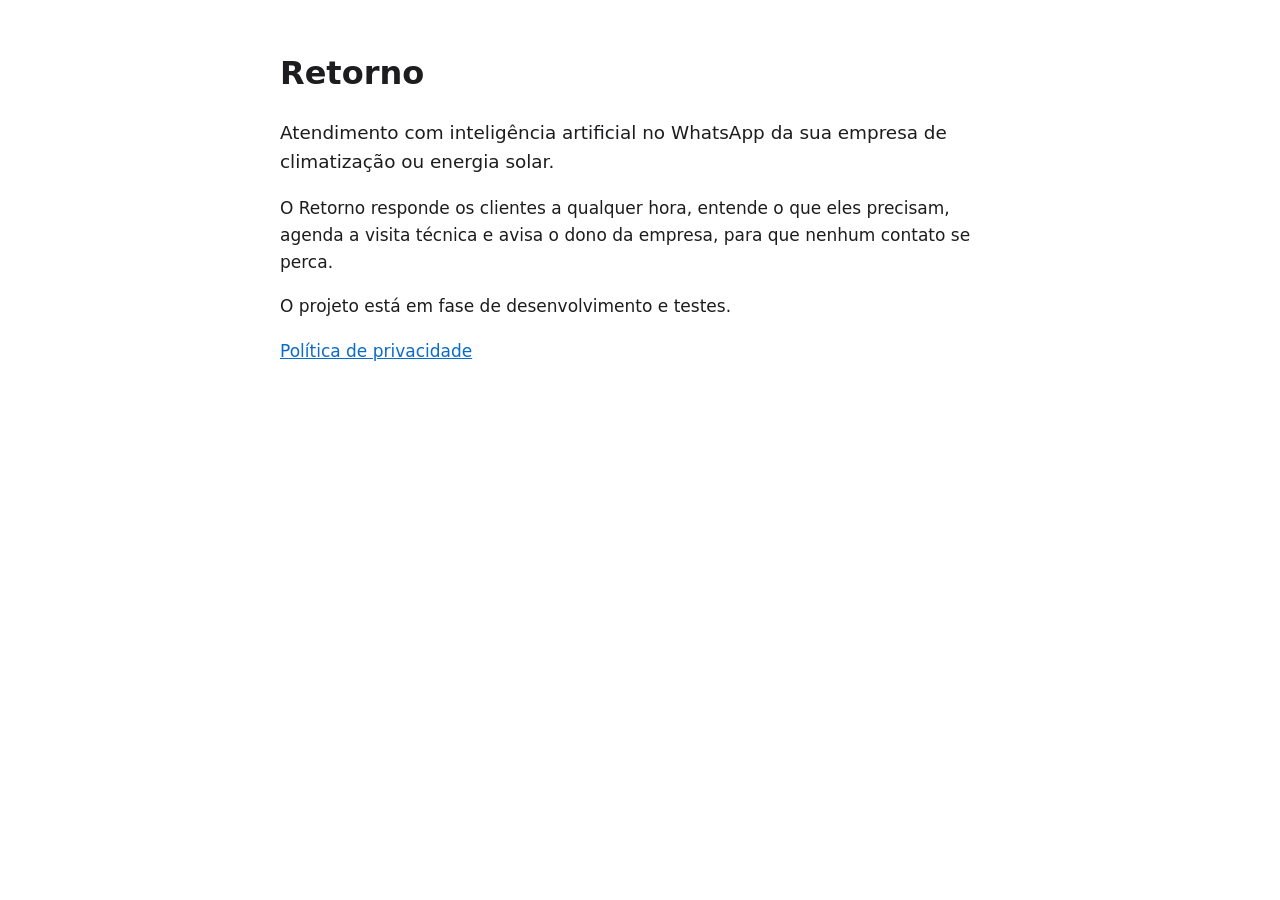
==== index.html @ 7276a3c7 "site: página inicial e política de privacidade Co-Authored-By: Claude Opus 5.5 <noreply@anthropic.co" ====
<!doctype html>
<html lang="pt-BR">
<head>
  <meta charset="utf-8">
  <meta name="viewport" content="width=device-width, initial-scale=1">
  <title>Retorno</title>
  <meta name="description" content="Atendimento com IA no WhatsApp para empresas de climatização e energia solar.">
  <link rel="stylesheet" href="estilo.css">
</head>
<body>
  <main>
    <h1>Retorno</h1>
    <p class="destaque">Atendimento com inteligência artificial no WhatsApp da sua empresa de climatização ou energia solar.</p>
    <p>O Retorno responde os clientes a qualquer hora, entende o que eles precisam, agenda a visita técnica e avisa o dono da empresa, para que nenhum contato se perca.</p>
    <p>O projeto está em fase de desenvolvimento e testes.</p>
    <p><a href="privacidade.html">Política de privacidade</a></p>
  </main>
</body>
</html>
---- estilo.css ----
:root {
  --texto: #1d1d1f;
  --suave: #55555a;
  --fundo: #ffffff;
  --link: #0b6bcb;
}
@media (prefers-color-scheme: dark) {
  :root {
    --texto: #ececef;
    --suave: #a3a3ab;
    --fundo: #141416;
    --link: #6fb1ff;
  }
}
body {
  margin: 0;
  background: var(--fundo);
  color: var(--texto);
  font: 17px/1.6 system-ui, -apple-system, "Segoe UI", Roboto, sans-serif;
}
main {
  max-width: 720px;
  margin: 0 auto;
  padding: 48px 16px 64px;
}
h1 { font-size: 2rem; margin: 0 0 8px; }
h2 { font-size: 1.15rem; margin: 32px 0 8px; }
.destaque { font-size: 1.15rem; }
.suave { color: var(--suave); font-size: 0.95rem; }
a { color: var(--link); }
ul { padding-left: 20px; }
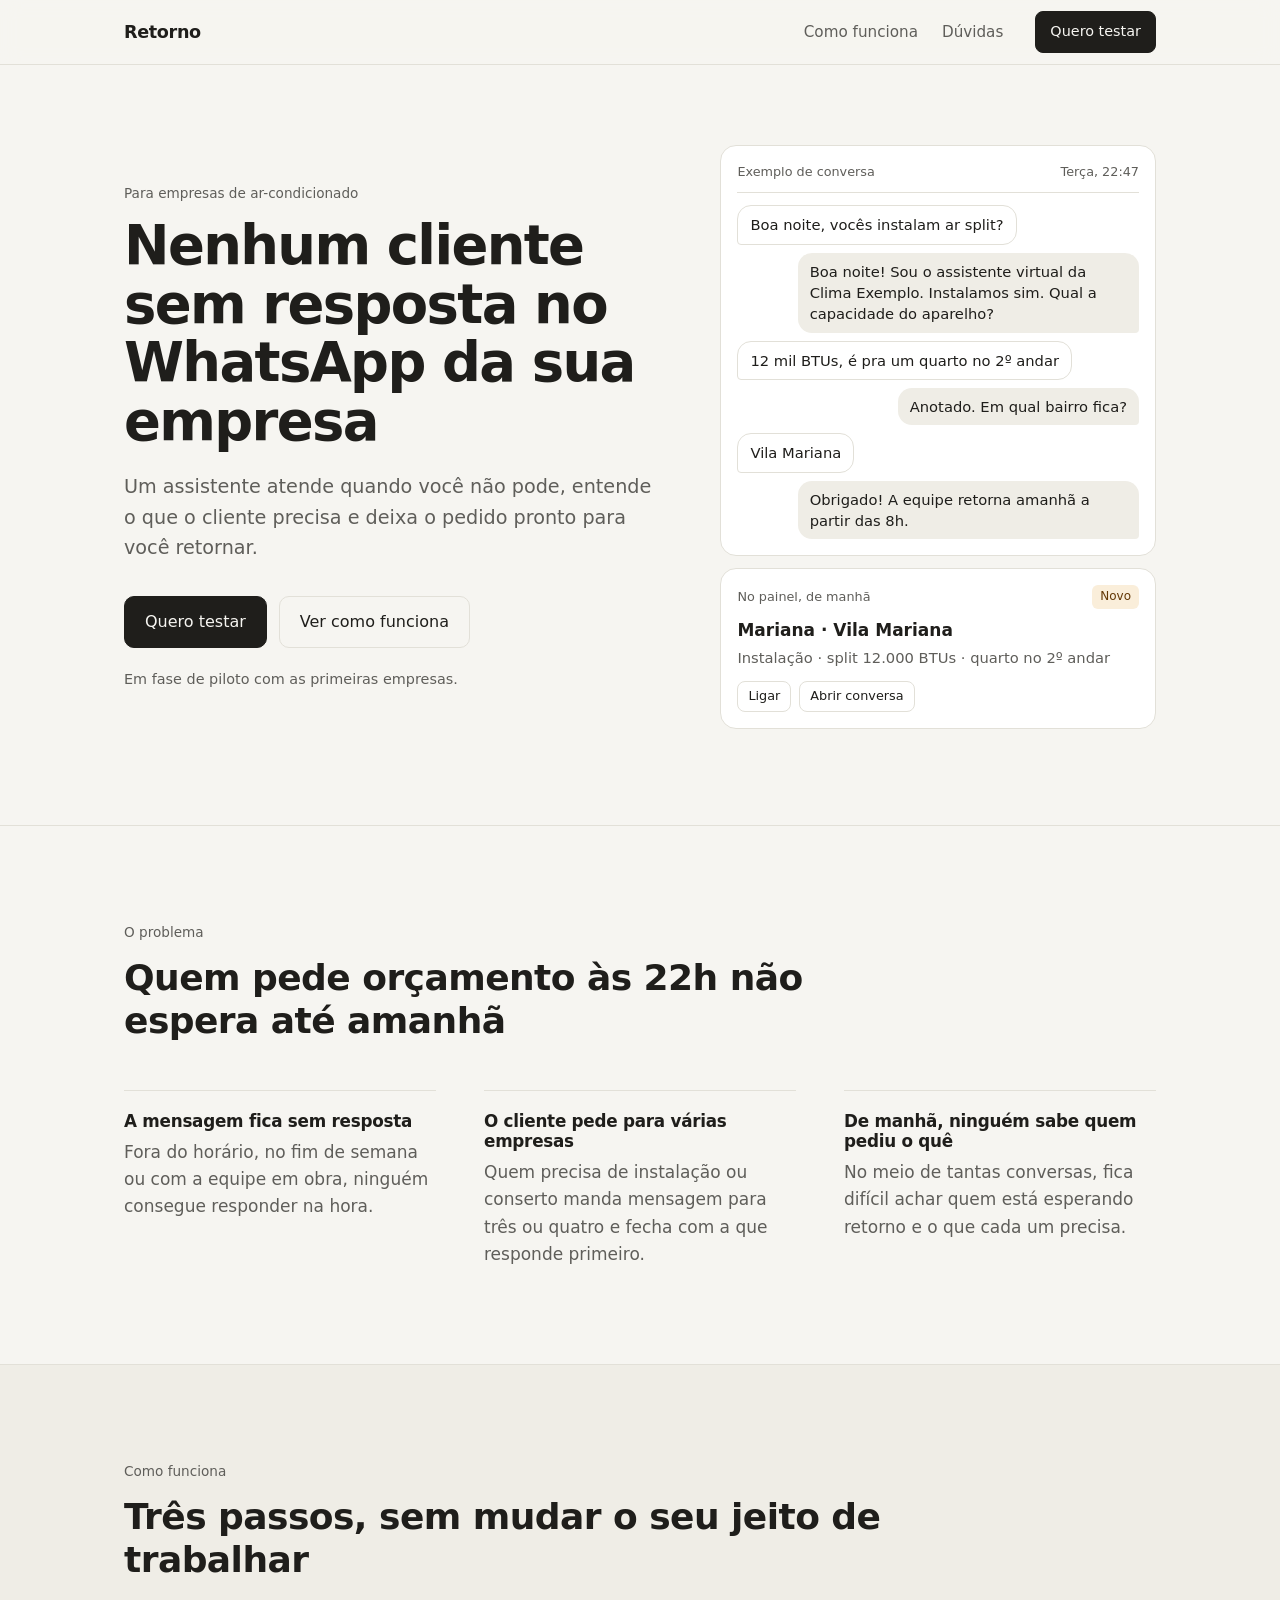
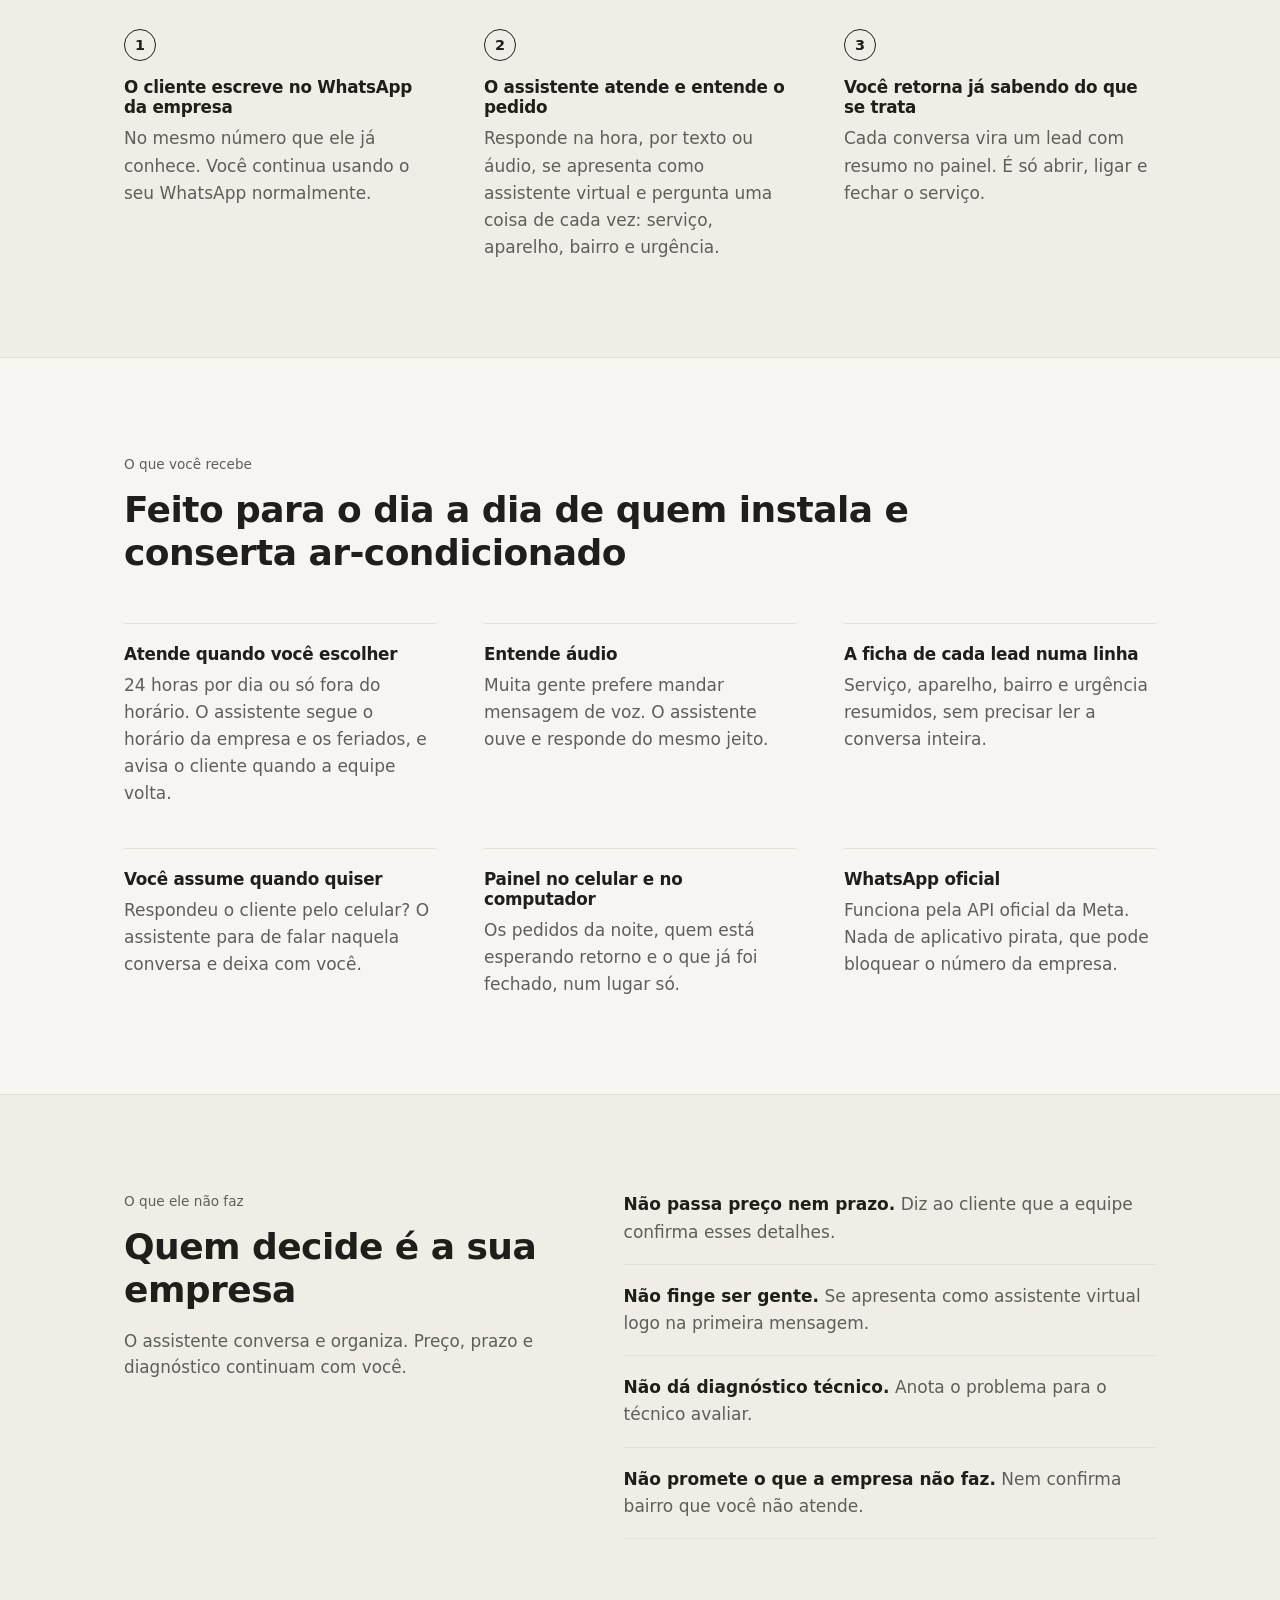
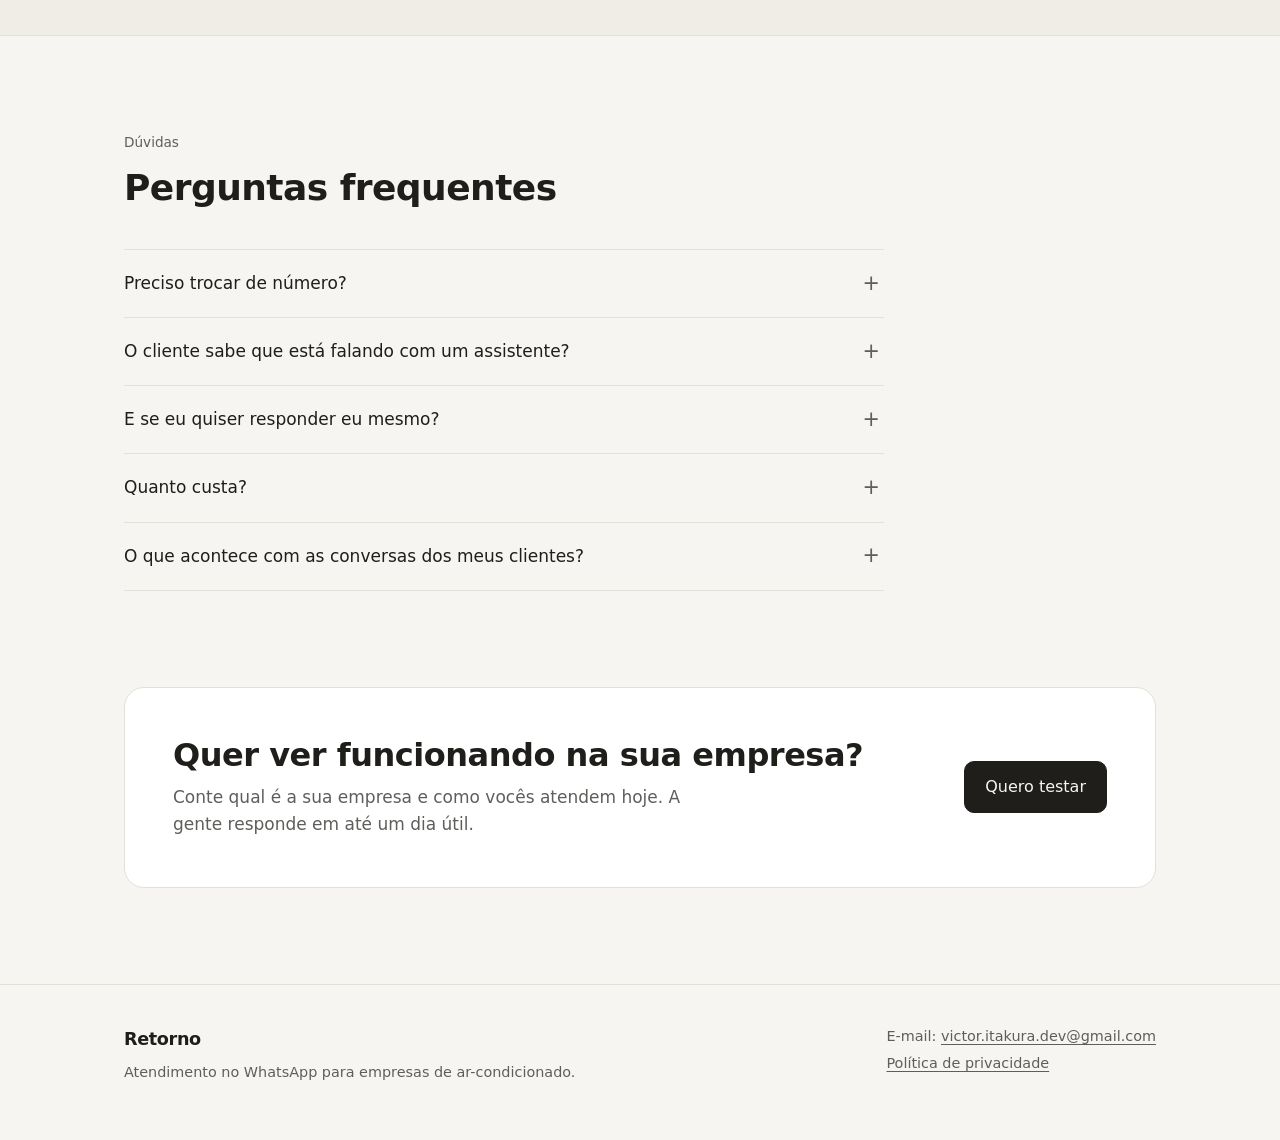
==== commit 519649bc: "site: página inicial como landing page para empresas de ar-condicionado Capa com exemplo de conversa" ====
--- a/index.html
+++ b/index.html
@@ -3,17 +3,216 @@
 <head>
   <meta charset="utf-8">
   <meta name="viewport" content="width=device-width, initial-scale=1">
-  <title>Retorno</title>
-  <meta name="description" content="Atendimento com IA no WhatsApp para empresas de climatização e energia solar.">
+  <title>Retorno · Atendimento no WhatsApp para empresas de ar-condicionado</title>
+  <meta name="description" content="Um assistente atende o WhatsApp da sua empresa de ar-condicionado quando você não pode, entende o pedido e deixa o lead pronto para você retornar.">
+  <meta property="og:title" content="Retorno">
+  <meta property="og:description" content="Nenhum cliente sem resposta no WhatsApp da sua empresa de ar-condicionado.">
+  <meta property="og:type" content="website">
+  <link rel="icon" href="data:image/svg+xml,%3Csvg xmlns='http://www.w3.org/2000/svg' viewBox='0 0 32 32'%3E%3Crect width='32' height='32' rx='7' fill='%231f1e1b'/%3E%3Ctext x='16' y='22.5' font-family='system-ui,sans-serif' font-size='18' font-weight='600' fill='%23f6f5f1' text-anchor='middle'%3ER%3C/text%3E%3C/svg%3E">
   <link rel="stylesheet" href="estilo.css">
 </head>
 <body>
+  <header class="topo">
+    <div class="caixa topo__linha">
+      <a class="marca" href="./">Retorno</a>
+      <nav class="topo__nav" aria-label="Seções">
+        <a href="#como-funciona">Como funciona</a>
+        <a href="#duvidas">Dúvidas</a>
+      </nav>
+      <a class="botao botao--pequeno" href="#contato">Quero testar</a>
+    </div>
+  </header>
+
   <main>
-    <h1>Retorno</h1>
-    <p class="destaque">Atendimento com inteligência artificial no WhatsApp da sua empresa de climatização ou energia solar.</p>
-    <p>O Retorno responde os clientes a qualquer hora, entende o que eles precisam, agenda a visita técnica e avisa o dono da empresa, para que nenhum contato se perca.</p>
-    <p>O projeto está em fase de desenvolvimento e testes.</p>
-    <p><a href="privacidade.html">Política de privacidade</a></p>
+    <section class="capa">
+      <div class="caixa capa__grade">
+        <div class="capa__texto">
+          <p class="rotulo">Para empresas de ar-condicionado</p>
+          <h1>Nenhum cliente sem resposta no WhatsApp da sua empresa</h1>
+          <p class="capa__sub">Um assistente atende quando você não pode, entende o que o cliente precisa e deixa o pedido pronto para você retornar.</p>
+          <div class="capa__acoes">
+            <a class="botao" href="#contato">Quero testar</a>
+            <a class="botao botao--linha" href="#como-funciona">Ver como funciona</a>
+          </div>
+          <p class="capa__nota">Em fase de piloto com as primeiras empresas.</p>
+        </div>
+
+        <figure class="demo" aria-label="Exemplo de conversa e do lead que ela gera">
+          <div class="chat">
+            <div class="chat__topo">
+              <span>Exemplo de conversa</span>
+              <span>Terça, 22:47</span>
+            </div>
+            <p class="balao balao--cliente">Boa noite, vocês instalam ar split?</p>
+            <p class="balao balao--empresa">Boa noite! Sou o assistente virtual da Clima Exemplo. Instalamos sim. Qual a capacidade do aparelho?</p>
+            <p class="balao balao--cliente">12 mil BTUs, é pra um quarto no 2º andar</p>
+            <p class="balao balao--empresa">Anotado. Em qual bairro fica?</p>
+            <p class="balao balao--cliente">Vila Mariana</p>
+            <p class="balao balao--empresa">Obrigado! A equipe retorna amanhã a partir das 8h.</p>
+          </div>
+          <div class="lead">
+            <div class="lead__topo">
+              <span class="lead__titulo">No painel, de manhã</span>
+              <span class="etiqueta">Novo</span>
+            </div>
+            <p class="lead__nome">Mariana · Vila Mariana</p>
+            <p class="lead__ficha">Instalação · split 12.000 BTUs · quarto no 2º andar</p>
+            <div class="lead__acoes">
+              <span class="mini">Ligar</span>
+              <span class="mini">Abrir conversa</span>
+            </div>
+          </div>
+        </figure>
+      </div>
+    </section>
+
+    <section class="secao">
+      <div class="caixa">
+        <p class="rotulo">O problema</p>
+        <h2>Quem pede orçamento às 22h não espera até amanhã</h2>
+        <div class="colunas">
+          <div>
+            <h3>A mensagem fica sem resposta</h3>
+            <p>Fora do horário, no fim de semana ou com a equipe em obra, ninguém consegue responder na hora.</p>
+          </div>
+          <div>
+            <h3>O cliente pede para várias empresas</h3>
+            <p>Quem precisa de instalação ou conserto manda mensagem para três ou quatro e fecha com a que responde primeiro.</p>
+          </div>
+          <div>
+            <h3>De manhã, ninguém sabe quem pediu o quê</h3>
+            <p>No meio de tantas conversas, fica difícil achar quem está esperando retorno e o que cada um precisa.</p>
+          </div>
+        </div>
+      </div>
+    </section>
+
+    <section class="secao secao--fundo" id="como-funciona">
+      <div class="caixa">
+        <p class="rotulo">Como funciona</p>
+        <h2>Três passos, sem mudar o seu jeito de trabalhar</h2>
+        <ol class="passos">
+          <li>
+            <span class="passos__num">1</span>
+            <h3>O cliente escreve no WhatsApp da empresa</h3>
+            <p>No mesmo número que ele já conhece. Você continua usando o seu WhatsApp normalmente.</p>
+          </li>
+          <li>
+            <span class="passos__num">2</span>
+            <h3>O assistente atende e entende o pedido</h3>
+            <p>Responde na hora, por texto ou áudio, se apresenta como assistente virtual e pergunta uma coisa de cada vez: serviço, aparelho, bairro e urgência.</p>
+          </li>
+          <li>
+            <span class="passos__num">3</span>
+            <h3>Você retorna já sabendo do que se trata</h3>
+            <p>Cada conversa vira um lead com resumo no painel. É só abrir, ligar e fechar o serviço.</p>
+          </li>
+        </ol>
+      </div>
+    </section>
+
+    <section class="secao">
+      <div class="caixa">
+        <p class="rotulo">O que você recebe</p>
+        <h2>Feito para o dia a dia de quem instala e conserta ar-condicionado</h2>
+        <div class="recursos">
+          <div>
+            <h3>Atende quando você escolher</h3>
+            <p>24 horas por dia ou só fora do horário. O assistente segue o horário da empresa e os feriados, e avisa o cliente quando a equipe volta.</p>
+          </div>
+          <div>
+            <h3>Entende áudio</h3>
+            <p>Muita gente prefere mandar mensagem de voz. O assistente ouve e responde do mesmo jeito.</p>
+          </div>
+          <div>
+            <h3>A ficha de cada lead numa linha</h3>
+            <p>Serviço, aparelho, bairro e urgência resumidos, sem precisar ler a conversa inteira.</p>
+          </div>
+          <div>
+            <h3>Você assume quando quiser</h3>
+            <p>Respondeu o cliente pelo celular? O assistente para de falar naquela conversa e deixa com você.</p>
+          </div>
+          <div>
+            <h3>Painel no celular e no computador</h3>
+            <p>Os pedidos da noite, quem está esperando retorno e o que já foi fechado, num lugar só.</p>
+          </div>
+          <div>
+            <h3>WhatsApp oficial</h3>
+            <p>Funciona pela API oficial da Meta. Nada de aplicativo pirata, que pode bloquear o número da empresa.</p>
+          </div>
+        </div>
+      </div>
+    </section>
+
+    <section class="secao secao--fundo">
+      <div class="caixa limites">
+        <div>
+          <p class="rotulo">O que ele não faz</p>
+          <h2>Quem decide é a sua empresa</h2>
+          <p class="limites__intro">O assistente conversa e organiza. Preço, prazo e diagnóstico continuam com você.</p>
+        </div>
+        <ul class="limites__lista">
+          <li><strong>Não passa preço nem prazo.</strong> Diz ao cliente que a equipe confirma esses detalhes.</li>
+          <li><strong>Não finge ser gente.</strong> Se apresenta como assistente virtual logo na primeira mensagem.</li>
+          <li><strong>Não dá diagnóstico técnico.</strong> Anota o problema para o técnico avaliar.</li>
+          <li><strong>Não promete o que a empresa não faz.</strong> Nem confirma bairro que você não atende.</li>
+        </ul>
+      </div>
+    </section>
+
+    <section class="secao" id="duvidas">
+      <div class="caixa">
+        <p class="rotulo">Dúvidas</p>
+        <h2>Perguntas frequentes</h2>
+        <div class="faq">
+          <details>
+            <summary>Preciso trocar de número?</summary>
+            <p>Não. O assistente funciona no número de WhatsApp Business que a empresa já usa, e você continua respondendo pelo app quando quiser.</p>
+          </details>
+          <details>
+            <summary>O cliente sabe que está falando com um assistente?</summary>
+            <p>Sabe. Na primeira resposta ele se apresenta como o assistente virtual da sua empresa.</p>
+          </details>
+          <details>
+            <summary>E se eu quiser responder eu mesmo?</summary>
+            <p>É só responder pelo WhatsApp. O assistente percebe e fica quieto naquela conversa até ela esfriar.</p>
+          </details>
+          <details>
+            <summary>Quanto custa?</summary>
+            <p>Estamos em fase de piloto com as primeiras empresas. Fale com a gente para saber as condições.</p>
+          </details>
+          <details>
+            <summary>O que acontece com as conversas dos meus clientes?</summary>
+            <p>Elas ficam guardadas só para a sua empresa e são usadas para atender e montar os leads. Não vendemos dados nem usamos para publicidade. Os detalhes estão na <a href="privacidade.html">política de privacidade</a>.</p>
+          </details>
+        </div>
+      </div>
+    </section>
+
+    <section class="secao secao--ultima" id="contato">
+      <div class="caixa">
+        <div class="chamada">
+          <div>
+            <h2>Quer ver funcionando na sua empresa?</h2>
+            <p>Conte qual é a sua empresa e como vocês atendem hoje. A gente responde em até um dia útil.</p>
+          </div>
+          <a class="botao" href="mailto:victor.itakura.dev@gmail.com?subject=Quero%20testar%20o%20Retorno">Quero testar</a>
+        </div>
+      </div>
+    </section>
   </main>
+
+  <footer class="rodape">
+    <div class="caixa rodape__grade">
+      <div>
+        <p class="marca">Retorno</p>
+        <p>Atendimento no WhatsApp para empresas de ar-condicionado.</p>
+      </div>
+      <div>
+        <p>E-mail: <a href="mailto:victor.itakura.dev@gmail.com">victor.itakura.dev@gmail.com</a></p>
+        <p><a href="privacidade.html">Política de privacidade</a></p>
+      </div>
+    </div>
+  </footer>
 </body>
 </html>
--- a/estilo.css
+++ b/estilo.css
@@ -1,31 +1,243 @@
 :root {
-  --texto: #1d1d1f;
-  --suave: #55555a;
-  --fundo: #ffffff;
-  --link: #0b6bcb;
+  --fundo: #f6f5f1;
+  --superficie: #ffffff;
+  --faixa: #efede6;
+  --texto: #1f1e1b;
+  --suave: #5f5e5a;
+  --linha: #e2e0d8;
+  --tinta: #1f1e1b;
+  --tinta-texto: #f6f5f1;
+  --balao-empresa: #efede6;
+  --aviso-fundo: #faeeda;
+  --aviso-texto: #633806;
+  --link: #1f1e1b;
+  color-scheme: light;
 }
 @media (prefers-color-scheme: dark) {
   :root {
-    --texto: #ececef;
-    --suave: #a3a3ab;
-    --fundo: #141416;
-    --link: #6fb1ff;
+    --fundo: #161614;
+    --superficie: #1f1f1c;
+    --faixa: #1b1b19;
+    --texto: #ecebe6;
+    --suave: #a3a29b;
+    --linha: #2f2e2a;
+    --tinta: #ecebe6;
+    --tinta-texto: #161614;
+    --balao-empresa: #2a2925;
+    --aviso-fundo: #412402;
+    --aviso-texto: #fac775;
+    --link: #ecebe6;
+    color-scheme: dark;
   }
 }
+
+* { box-sizing: border-box; }
+html { scroll-behavior: smooth; scroll-padding-top: 72px; }
 body {
   margin: 0;
   background: var(--fundo);
   color: var(--texto);
   font: 17px/1.6 system-ui, -apple-system, "Segoe UI", Roboto, sans-serif;
-}
-main {
-  max-width: 720px;
-  margin: 0 auto;
-  padding: 48px 16px 64px;
-}
-h1 { font-size: 2rem; margin: 0 0 8px; }
-h2 { font-size: 1.15rem; margin: 32px 0 8px; }
-.destaque { font-size: 1.15rem; }
-.suave { color: var(--suave); font-size: 0.95rem; }
-a { color: var(--link); }
-ul { padding-left: 20px; }
+  -webkit-font-smoothing: antialiased;
+}
+h1, h2, h3 { line-height: 1.2; letter-spacing: -0.015em; margin: 0; font-weight: 600; }
+p { margin: 0; }
+a { color: var(--link); text-underline-offset: 3px; }
+a:focus-visible, summary:focus-visible { outline: 2px solid var(--texto); outline-offset: 3px; border-radius: 4px; }
+
+.caixa { max-width: 1080px; margin: 0 auto; padding: 0 24px; }
+
+.rotulo {
+  font-size: 0.85rem;
+  color: var(--suave);
+  margin-bottom: 12px;
+}
+
+.botao {
+  display: inline-block;
+  background: var(--tinta);
+  color: var(--tinta-texto);
+  border: 1px solid var(--tinta);
+  padding: 12px 20px;
+  border-radius: 10px;
+  font-weight: 500;
+  font-size: 1rem;
+  text-decoration: none;
+  white-space: nowrap;
+  transition: opacity 0.15s;
+}
+.botao:hover { opacity: 0.85; }
+.botao--linha { background: transparent; color: var(--texto); border-color: var(--linha); }
+.botao--linha:hover { opacity: 1; border-color: var(--suave); }
+.botao--pequeno { padding: 8px 14px; font-size: 0.9rem; border-radius: 8px; }
+
+/* Topo */
+.topo {
+  position: sticky;
+  top: 0;
+  z-index: 10;
+  background: color-mix(in srgb, var(--fundo) 88%, transparent);
+  backdrop-filter: saturate(1.4) blur(10px);
+  -webkit-backdrop-filter: saturate(1.4) blur(10px);
+  border-bottom: 1px solid var(--linha);
+}
+.topo__linha { display: flex; align-items: center; gap: 32px; height: 64px; }
+.marca { font-weight: 600; font-size: 1.1rem; letter-spacing: -0.02em; color: var(--texto); text-decoration: none; }
+.topo__nav { display: flex; gap: 24px; margin-left: auto; }
+.topo__nav a { color: var(--suave); text-decoration: none; font-size: 0.95rem; }
+.topo__nav a:hover { color: var(--texto); }
+
+/* Capa */
+.capa { padding: 80px 0 96px; }
+.capa__grade { display: grid; grid-template-columns: 1.1fr 0.9fr; gap: 64px; align-items: center; }
+.capa h1 { font-size: clamp(2.1rem, 4.6vw, 3.4rem); letter-spacing: -0.03em; line-height: 1.08; }
+.capa__sub { font-size: 1.2rem; color: var(--suave); margin-top: 20px; max-width: 34em; }
+.capa__acoes { display: flex; flex-wrap: wrap; gap: 12px; margin-top: 32px; }
+.capa__nota { font-size: 0.9rem; color: var(--suave); margin-top: 20px; }
+
+/* Demonstração */
+.demo { margin: 0; display: grid; gap: 12px; }
+.chat, .lead {
+  background: var(--superficie);
+  border: 1px solid var(--linha);
+  border-radius: 16px;
+}
+.chat { padding: 16px; display: flex; flex-direction: column; gap: 8px; }
+.chat__topo {
+  display: flex;
+  justify-content: space-between;
+  font-size: 0.8rem;
+  color: var(--suave);
+  padding-bottom: 10px;
+  margin-bottom: 4px;
+  border-bottom: 1px solid var(--linha);
+}
+.balao {
+  max-width: 85%;
+  padding: 8px 12px;
+  border-radius: 14px;
+  font-size: 0.92rem;
+  line-height: 1.45;
+}
+.balao--cliente { align-self: flex-start; border: 1px solid var(--linha); border-bottom-left-radius: 4px; }
+.balao--empresa { align-self: flex-end; background: var(--balao-empresa); border-bottom-right-radius: 4px; }
+.lead { padding: 16px; }
+.lead__topo { display: flex; justify-content: space-between; align-items: center; margin-bottom: 8px; }
+.lead__titulo { font-size: 0.8rem; color: var(--suave); }
+.etiqueta {
+  font-size: 0.75rem;
+  font-weight: 500;
+  background: var(--aviso-fundo);
+  color: var(--aviso-texto);
+  padding: 2px 8px;
+  border-radius: 6px;
+}
+.lead__nome { font-weight: 600; }
+.lead__ficha { color: var(--suave); font-size: 0.92rem; margin-top: 2px; }
+.lead__acoes { display: flex; gap: 8px; margin-top: 12px; }
+.mini {
+  font-size: 0.8rem;
+  border: 1px solid var(--linha);
+  border-radius: 8px;
+  padding: 4px 10px;
+}
+
+/* Seções */
+.secao { padding: 96px 0; border-top: 1px solid var(--linha); }
+.secao--fundo { background: var(--faixa); }
+.secao--ultima { border-top: 0; padding-top: 0; }
+.secao h2 { font-size: clamp(1.6rem, 3vw, 2.25rem); max-width: 22em; }
+.secao h3 { font-size: 1.05rem; margin-bottom: 8px; }
+.secao h3 + p, .recursos p, .colunas p, .passos p { color: var(--suave); }
+
+.colunas, .recursos { display: grid; grid-template-columns: repeat(3, minmax(0, 1fr)); gap: 40px 48px; margin-top: 48px; }
+.recursos > div, .colunas > div { border-top: 1px solid var(--linha); padding-top: 20px; }
+
+.passos { list-style: none; padding: 0; margin: 48px 0 0; display: grid; grid-template-columns: repeat(3, minmax(0, 1fr)); gap: 48px; }
+.passos__num {
+  display: inline-flex;
+  align-items: center;
+  justify-content: center;
+  width: 32px;
+  height: 32px;
+  border-radius: 50%;
+  border: 1px solid var(--texto);
+  font-size: 0.9rem;
+  font-weight: 600;
+  margin-bottom: 16px;
+}
+
+.limites { display: grid; grid-template-columns: 0.9fr 1.1fr; gap: 64px; align-items: start; }
+.limites__intro { color: var(--suave); margin-top: 16px; font-size: 1.05rem; }
+.limites__lista { list-style: none; padding: 0; margin: 0; }
+.limites__lista li { padding: 18px 0; border-bottom: 1px solid var(--linha); color: var(--suave); }
+.limites__lista li:first-child { padding-top: 0; }
+.limites__lista strong { color: var(--texto); font-weight: 600; }
+
+.faq { margin-top: 40px; border-top: 1px solid var(--linha); max-width: 760px; }
+.faq details { border-bottom: 1px solid var(--linha); }
+.faq summary {
+  cursor: pointer;
+  list-style: none;
+  padding: 20px 32px 20px 0;
+  font-weight: 500;
+  position: relative;
+}
+.faq summary::-webkit-details-marker { display: none; }
+.faq summary::after {
+  content: "+";
+  position: absolute;
+  right: 4px;
+  top: 50%;
+  transform: translateY(-50%);
+  font-size: 1.3rem;
+  font-weight: 400;
+  color: var(--suave);
+}
+.faq details[open] summary::after { content: "–"; }
+.faq details p { color: var(--suave); padding: 0 32px 20px 0; }
+
+.chamada {
+  display: flex;
+  align-items: center;
+  justify-content: space-between;
+  gap: 32px;
+  background: var(--superficie);
+  border: 1px solid var(--linha);
+  border-radius: 20px;
+  padding: 48px;
+}
+.chamada h2 { font-size: clamp(1.5rem, 2.6vw, 2rem); }
+.chamada p { color: var(--suave); margin-top: 10px; max-width: 32em; }
+
+/* Rodapé */
+.rodape { border-top: 1px solid var(--linha); padding: 40px 0 56px; font-size: 0.9rem; color: var(--suave); }
+.rodape__grade { display: flex; justify-content: space-between; gap: 32px; flex-wrap: wrap; }
+.rodape p + p { margin-top: 4px; }
+.rodape .marca { display: block; margin-bottom: 8px; }
+.rodape a { color: var(--suave); }
+
+/* Página de texto (política de privacidade) */
+.texto { max-width: 720px; margin: 0 auto; padding: 56px 24px 80px; }
+.texto h1 { font-size: 2rem; margin-bottom: 8px; }
+.texto h2 { font-size: 1.15rem; margin: 36px 0 8px; }
+.texto p, .texto li { color: var(--texto); }
+.texto p + p { margin-top: 12px; }
+.texto ul { padding-left: 20px; margin: 8px 0 0; }
+.texto .suave { color: var(--suave); font-size: 0.95rem; }
+
+@media (max-width: 860px) {
+  .capa { padding: 48px 0 64px; }
+  .capa__grade, .limites { grid-template-columns: 1fr; gap: 40px; }
+  .colunas, .recursos, .passos { grid-template-columns: 1fr; gap: 28px; }
+  .secao { padding: 64px 0; }
+  .chamada { flex-direction: column; align-items: flex-start; padding: 32px 24px; }
+}
+@media (max-width: 600px) {
+  .caixa { padding: 0 16px; }
+  .topo__nav { display: none; }
+  .topo__linha { justify-content: space-between; }
+  .capa__sub { font-size: 1.08rem; }
+  .capa__acoes .botao { flex: 1 1 auto; text-align: center; }
+  .texto { padding: 40px 16px 64px; }
+}
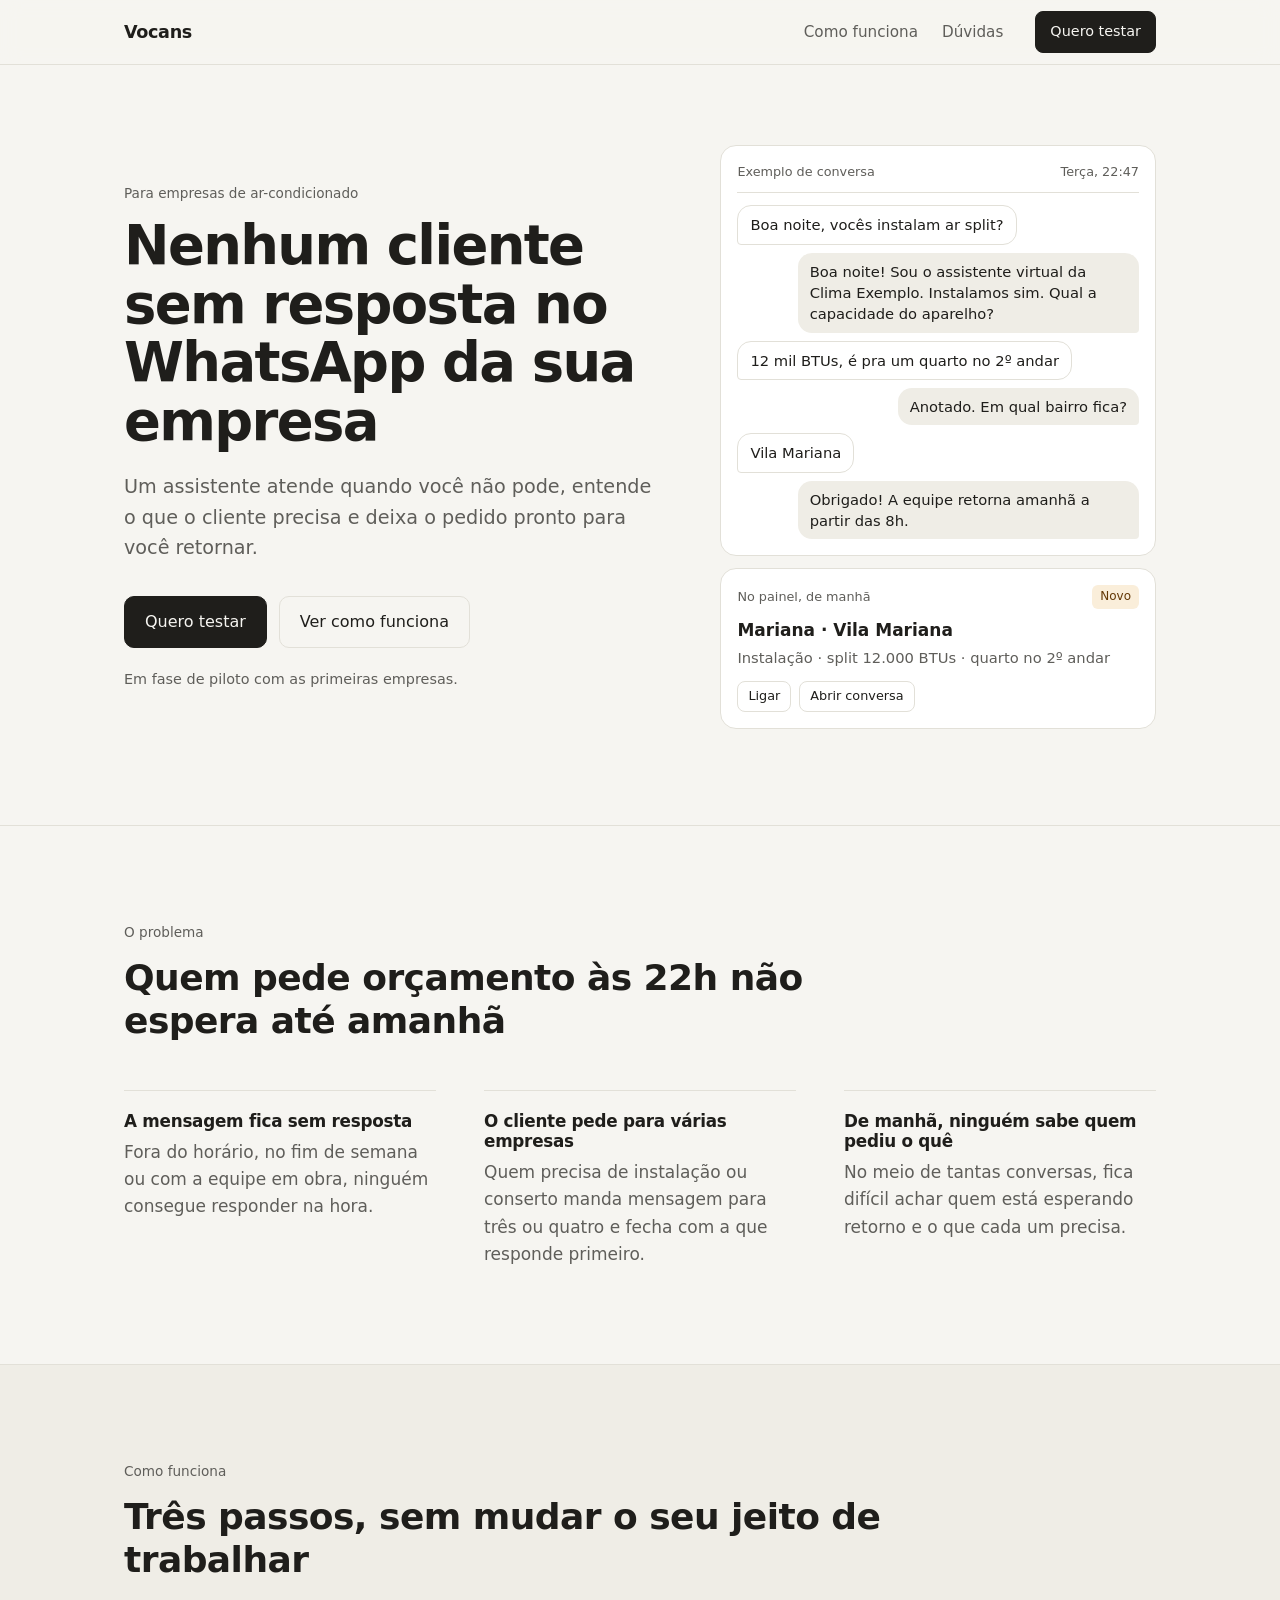
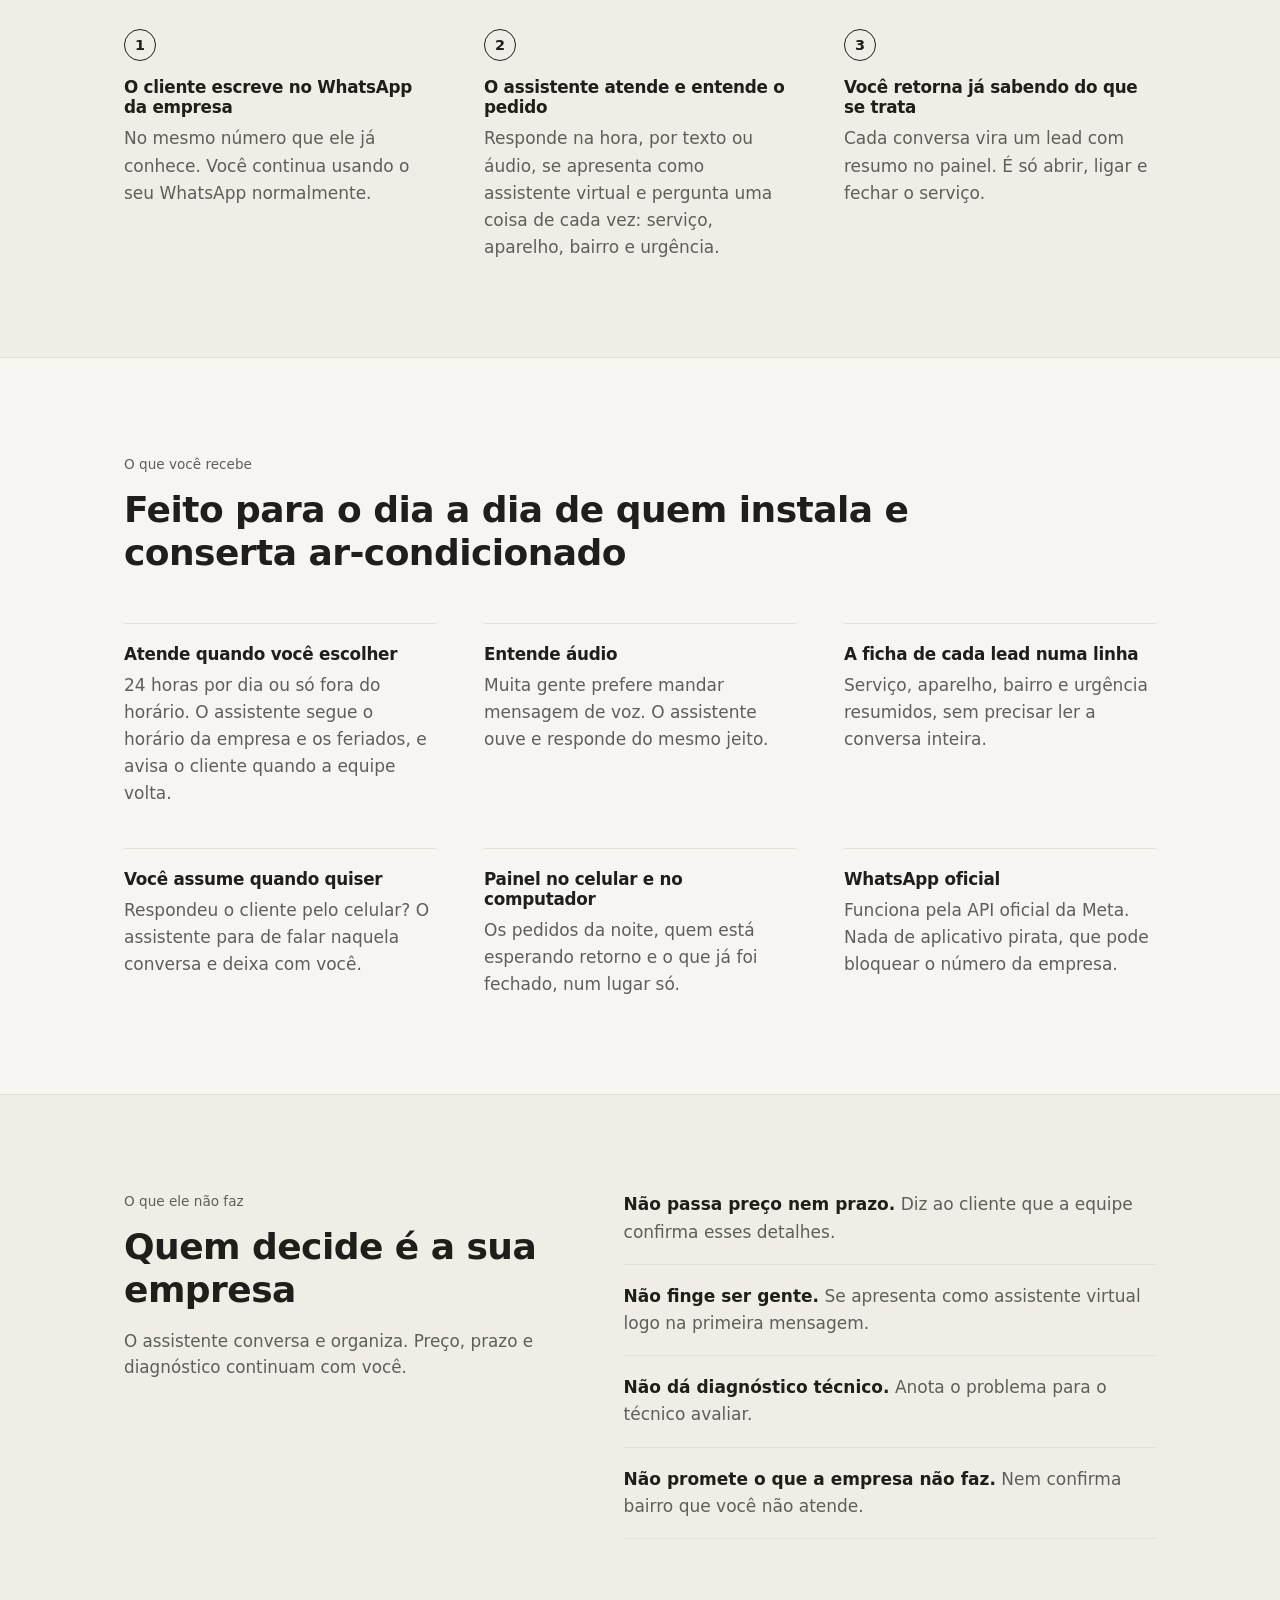
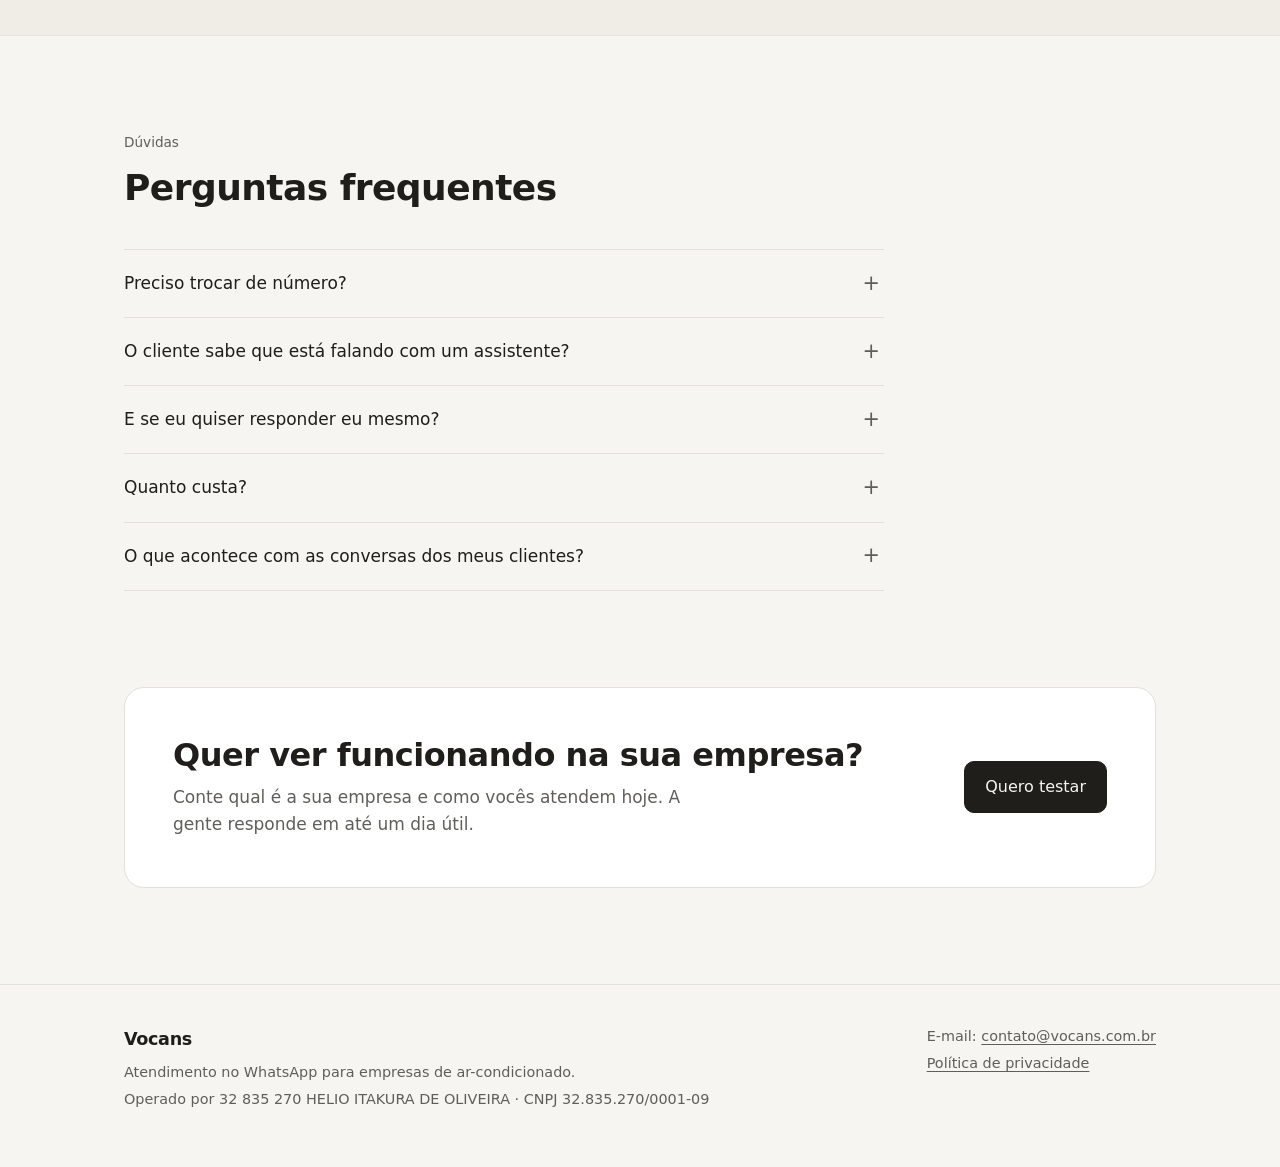
==== commit 64f45e8c: "site: marca Vocans, e-mail do domínio e razão social no rodapé O produto passa a se chamar Vocans. O" ====
--- a/index.html
+++ b/index.html
@@ -3,18 +3,18 @@
 <head>
   <meta charset="utf-8">
   <meta name="viewport" content="width=device-width, initial-scale=1">
-  <title>Retorno · Atendimento no WhatsApp para empresas de ar-condicionado</title>
+  <title>Vocans · Atendimento no WhatsApp para empresas de ar-condicionado</title>
   <meta name="description" content="Um assistente atende o WhatsApp da sua empresa de ar-condicionado quando você não pode, entende o pedido e deixa o lead pronto para você retornar.">
-  <meta property="og:title" content="Retorno">
+  <meta property="og:title" content="Vocans">
   <meta property="og:description" content="Nenhum cliente sem resposta no WhatsApp da sua empresa de ar-condicionado.">
   <meta property="og:type" content="website">
-  <link rel="icon" href="data:image/svg+xml,%3Csvg xmlns='http://www.w3.org/2000/svg' viewBox='0 0 32 32'%3E%3Crect width='32' height='32' rx='7' fill='%231f1e1b'/%3E%3Ctext x='16' y='22.5' font-family='system-ui,sans-serif' font-size='18' font-weight='600' fill='%23f6f5f1' text-anchor='middle'%3ER%3C/text%3E%3C/svg%3E">
+  <link rel="icon" href="data:image/svg+xml,%3Csvg xmlns='http://www.w3.org/2000/svg' viewBox='0 0 32 32'%3E%3Crect width='32' height='32' rx='7' fill='%231f1e1b'/%3E%3Ctext x='16' y='22.5' font-family='system-ui,sans-serif' font-size='18' font-weight='600' fill='%23f6f5f1' text-anchor='middle'%3EV%3C/text%3E%3C/svg%3E">
   <link rel="stylesheet" href="estilo.css">
 </head>
 <body>
   <header class="topo">
     <div class="caixa topo__linha">
-      <a class="marca" href="./">Retorno</a>
+      <a class="marca" href="./">Vocans</a>
       <nav class="topo__nav" aria-label="Seções">
         <a href="#como-funciona">Como funciona</a>
         <a href="#duvidas">Dúvidas</a>
@@ -196,7 +196,7 @@
             <h2>Quer ver funcionando na sua empresa?</h2>
             <p>Conte qual é a sua empresa e como vocês atendem hoje. A gente responde em até um dia útil.</p>
           </div>
-          <a class="botao" href="mailto:victor.itakura.dev@gmail.com?subject=Quero%20testar%20o%20Retorno">Quero testar</a>
+          <a class="botao" href="mailto:contato@vocans.com.br?subject=Quero%20testar%20o%20Vocans">Quero testar</a>
         </div>
       </div>
     </section>
@@ -205,11 +205,12 @@
   <footer class="rodape">
     <div class="caixa rodape__grade">
       <div>
-        <p class="marca">Retorno</p>
+        <p class="marca">Vocans</p>
         <p>Atendimento no WhatsApp para empresas de ar-condicionado.</p>
+        <p>Operado por 32 835 270 HELIO ITAKURA DE OLIVEIRA · CNPJ 32.835.270/0001-09</p>
       </div>
       <div>
-        <p>E-mail: <a href="mailto:victor.itakura.dev@gmail.com">victor.itakura.dev@gmail.com</a></p>
+        <p>E-mail: <a href="mailto:contato@vocans.com.br">contato@vocans.com.br</a></p>
         <p><a href="privacidade.html">Política de privacidade</a></p>
       </div>
     </div>
